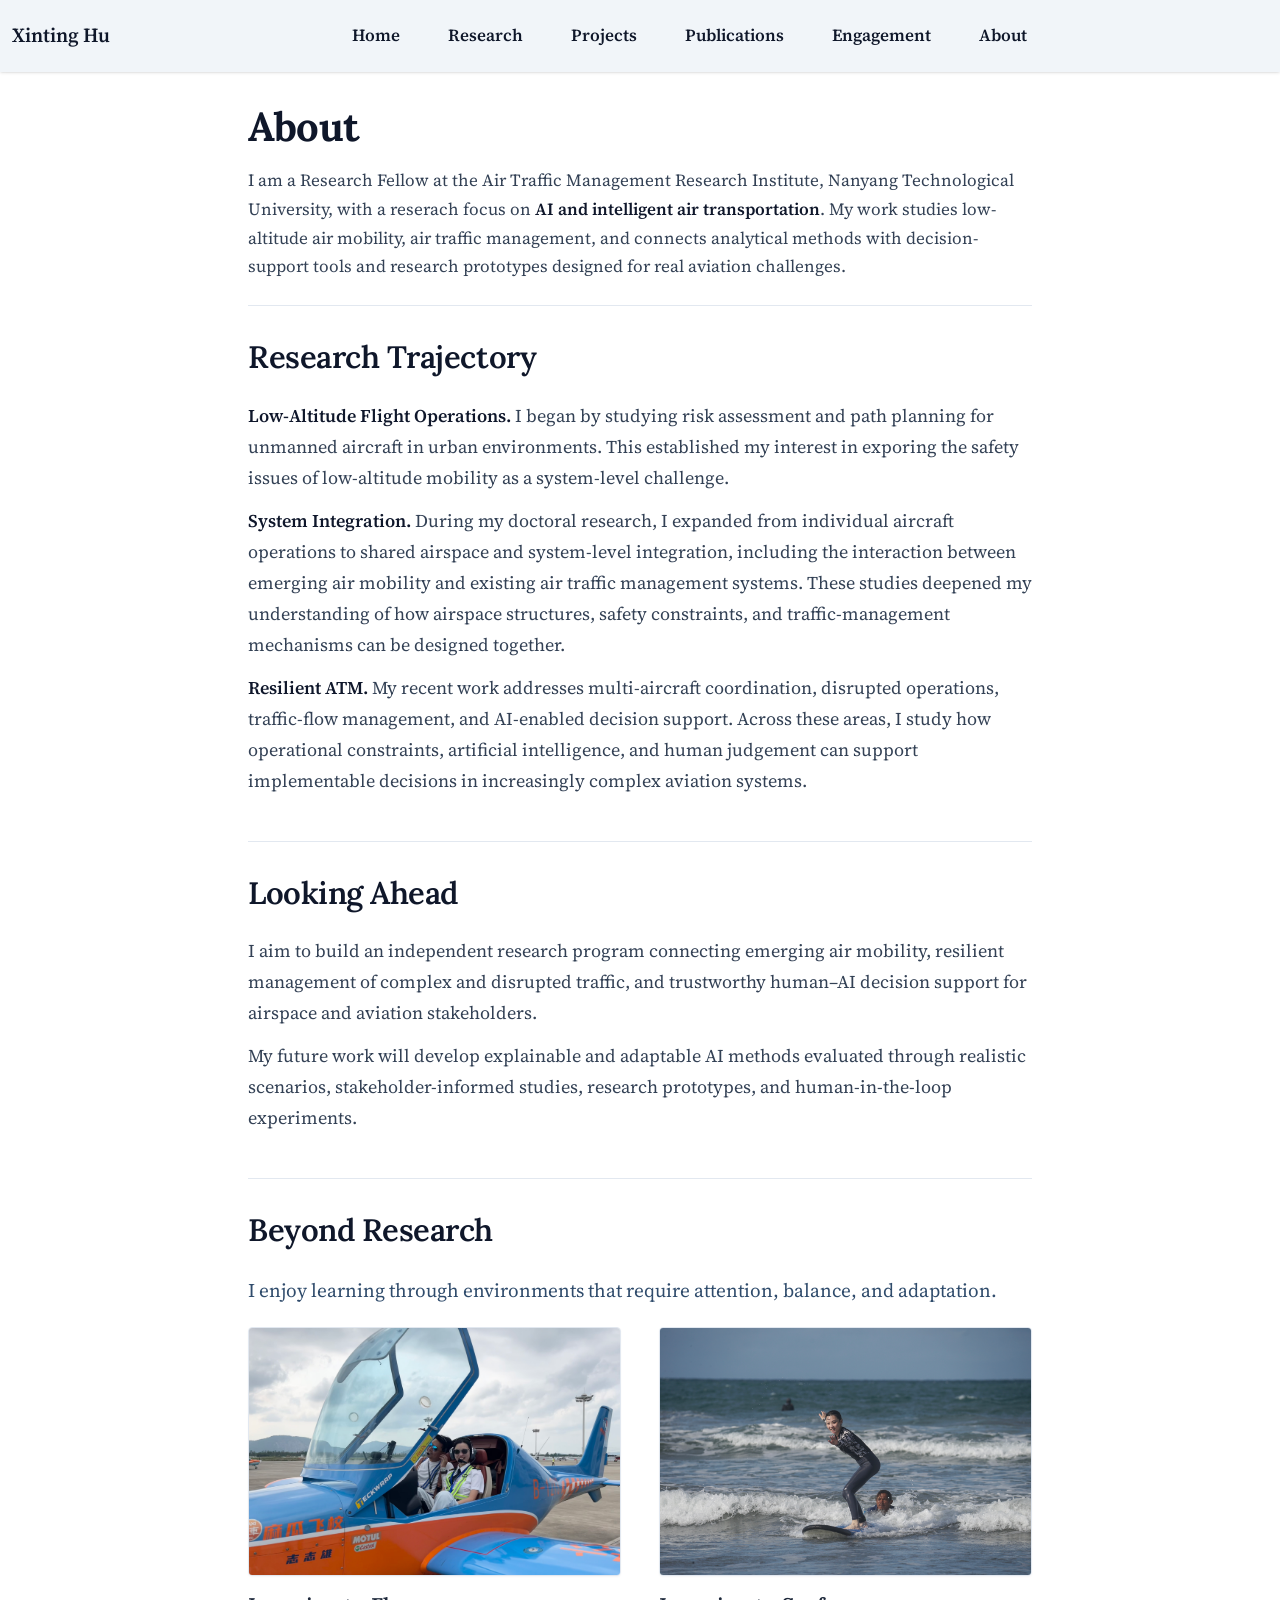
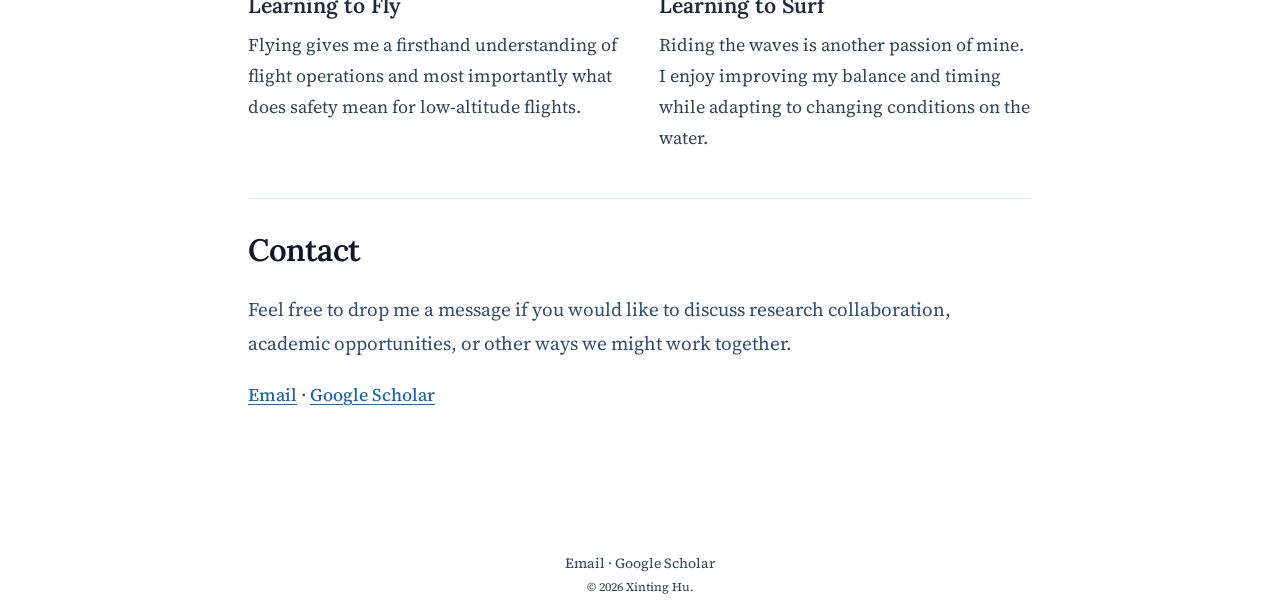
==== about/index.html @ 493f7ba3 "Deploy site from source 4035ce06864e7035823cef4593f51438b34809a5" ====
<!doctype html><html lang=en-us dir=ltr data-wc-theme-default=light data-hbb-relurl=/><head><meta charset=utf-8><meta name=viewport content="width=device-width,initial-scale=1"><meta http-equiv=X-UA-Compatible content="IE=edge"><meta name=generator content="Hugo Blox Kit 0.12.0"><script>try{localStorage.removeItem("wc-color-theme")}catch{}</script><meta name=author content="Xinting Hu"><meta name=description content="AI-enabled air transportation systems for safe, resilient, and human-centered operations."><link rel=alternate hreflang=en-us href=https://xintinghu.github.io/about/><style>:root{--color-primary-100:oklch(0.93 0.034 272.788);--color-primary-200:oklch(0.87 0.065 274.039);--color-primary-300:oklch(0.785 0.115 274.713);--color-primary-400:oklch(0.673 0.182 276.935);--color-primary-50:oklch(0.962 0.018 272.314);--color-primary-500:oklch(0.585 0.233 277.117);--color-primary-600:oklch(0.511 0.262 276.966);--color-primary-700:oklch(0.457 0.24 277.023);--color-primary-800:oklch(0.398 0.195 277.366);--color-primary-900:oklch(0.359 0.144 278.697);--color-primary-950:oklch(0.257 0.09 281.288);--hb-primary-500-rgb:128 128 128;--color-secondary-100:oklch(0.953 0.051 180.801);--color-secondary-200:oklch(0.91 0.096 180.426);--color-secondary-300:oklch(0.855 0.138 181.071);--color-secondary-400:oklch(0.777 0.152 181.912);--color-secondary-50:oklch(0.984 0.014 180.72);--color-secondary-500:oklch(0.704 0.14 182.503);--color-secondary-600:oklch(0.6 0.118 184.704);--color-secondary-700:oklch(0.511 0.096 186.391);--color-secondary-800:oklch(0.437 0.078 188.216);--color-secondary-900:oklch(0.386 0.063 188.416);--color-secondary-950:oklch(0.277 0.046 192.524);--hb-secondary-500-rgb:128 128 128;--hb-color-background:#ffffff;--hb-color-foreground:#111827;--hb-color-header-bg:#f1f5f9;--hb-color-header-fg:#0f172a;--hb-color-footer-bg:#f3f4f6;--hb-color-footer-fg:#0f172a}.dark{--color-primary-100:oklch(0.932 0.032 255.585);--color-primary-200:oklch(0.882 0.059 254.128);--color-primary-300:oklch(0.809 0.105 251.813);--color-primary-400:oklch(0.707 0.165 254.624);--color-primary-50:oklch(0.97 0.014 254.604);--color-primary-500:oklch(0.623 0.214 259.815);--color-primary-600:oklch(0.546 0.245 262.881);--color-primary-700:oklch(0.488 0.243 264.376);--color-primary-800:oklch(0.424 0.199 265.638);--color-primary-900:oklch(0.379 0.146 265.522);--color-primary-950:oklch(0.282 0.091 267.935);--hb-primary-500-rgb:128 128 128;--color-secondary-100:oklch(0.953 0.051 180.801);--color-secondary-200:oklch(0.91 0.096 180.426);--color-secondary-300:oklch(0.855 0.138 181.071);--color-secondary-400:oklch(0.777 0.152 181.912);--color-secondary-50:oklch(0.984 0.014 180.72);--color-secondary-500:oklch(0.704 0.14 182.503);--color-secondary-600:oklch(0.6 0.118 184.704);--color-secondary-700:oklch(0.511 0.096 186.391);--color-secondary-800:oklch(0.437 0.078 188.216);--color-secondary-900:oklch(0.386 0.063 188.416);--color-secondary-950:oklch(0.277 0.046 192.524);--hb-secondary-500-rgb:128 128 128;--hb-color-background:#0f172a;--hb-color-foreground:#f8fafc;--hb-color-header-bg:#0f172a;--hb-color-header-fg:#f8fafc;--hb-color-footer-bg:#111827;--hb-color-footer-fg:#e5e7eb}</style>
    

  
  
  

  
  

  
  
    
  
  
    
  
    
  
    
  
    
  

  
  

  
  
  
    
      
        <link rel="stylesheet" href="/css/_entry.ff379319e37ca9433ffa06f4652a7da70f9ab7bc861d4d746cc07fabba45df73.css" integrity="sha256-/zeTGeN8qUM/&#43;gb0ZSp9pw&#43;at7yGHU10bMB/q7pF33M=" crossorigin="anonymous">
      
    
  


  
<link href=/css/custom.min.601193d014c9bac31e03574436f7ca4567d5f572a84328e3c74e5dea94ec3ccf.css rel=stylesheet><script src=/js/hb-head.min.e9ff67ddf77122b225756bf5a926e24420bea2586199fddcb3b1813a009f4ee5.js integrity="sha256-6f9n3fdxIrIldWv1qSbiRCC+olhhmf3cs7GBOgCfTuU=" crossorigin=anonymous></script><link rel=alternate href=/about/index.xml type=application/rss+xml title="Xinting Hu"><link rel=icon type=image/png href=/media/icon_hu_43d65de9230a6c05.png><link rel=apple-touch-icon type=image/png href=/media/icon_hu_39902579fe17d0b4.png><link rel=canonical href=https://xintinghu.github.io/about/><meta property="twitter:card" content="summary"><meta property="og:site_name" content="Xinting Hu"><meta property="og:url" content="https://xintinghu.github.io/about/"><meta property="og:title" content="About | Xinting Hu"><meta property="og:description" content="AI-enabled air transportation systems for safe, resilient, and human-centered operations."><meta property="og:image" content="https://xintinghu.github.io/media/icon_hu_1c0e9cb08cfb822a.png"><meta property="twitter:image" content="https://xintinghu.github.io/media/icon_hu_1c0e9cb08cfb822a.png"><meta property="og:locale" content="en-us"><script type=application/ld+json>{"@context":"https://schema.org","@id":"https://xintinghu.github.io/about/","@type":"CollectionPage","description":"AI-enabled air transportation systems for safe, resilient, and human-centered operations.","inLanguage":"en-us","isPartOf":{"@id":"https://xintinghu.github.io/","@type":"WebSite","name":"","url":"https://xintinghu.github.io/"},"name":"About","url":"https://xintinghu.github.io/about/"}</script><script type=application/ld+json>{"@context":"https://schema.org","@type":"BreadcrumbList","itemListElement":[{"@type":"ListItem","item":{"@id":"https://xintinghu.github.io/","name":"Home"},"name":"Home","position":1},{"@type":"ListItem","item":{"@id":"https://xintinghu.github.io/about/","name":"About"},"name":"About","position":2}]}</script><title>About | Xinting Hu</title><link rel=preconnect href=https://fonts.googleapis.com><link rel=preconnect href=https://fonts.gstatic.com crossorigin><link href="https://fonts.googleapis.com/css2?family=Lora:wght@100..900&amp;family=Source+Serif+4:wght@100..900&amp;family=Source+Code+Pro:wght@400&amp;display=swap" rel=stylesheet><style>:root{--hb-font-heading:'Lora', ui-serif, Georgia, Cambria, 'Times New Roman', Times, serif;--hb-font-body:'Source Serif 4', ui-serif, Georgia, Cambria, 'Times New Roman', Times, serif;--hb-font-code:'Source Code Pro', ui-monospace, SFMono-Regular, Menlo, Monaco, Consolas, 'Liberation Mono', 'Courier New', monospace;--hb-font-nav:'Lora', ui-serif, Georgia, Cambria, 'Times New Roman', Times, serif;--hb-font-weight-heading:500;--hb-font-weight-body:400;--hb-font-weight-body-bold:600;--hb-font-leading-heading:1.2;--hb-font-leading-body:1.7;--hb-font-leading-code:1.5;--hb-font-tracking-heading:0;--hb-font-tracking-body:0;--hb-font-tracking-caps:0.05em;--hb-font-size-base:1rem;--hb-font-size-sm:0.875rem;--hb-font-size-lg:1.125rem;--hb-font-family-sans:'Source Serif 4', ui-serif, Georgia, Cambria, 'Times New Roman', Times, serif}</style><style>:root{--hb-radius:0.5rem;--hb-spacing-base:1rem;--hb-spacing-section:4rem}</style><script defer src=/js/hugo-blox-en.min.50bf5376bbbd2aea9b2e03e195eeee2f0afad8e84589a94b0ee493111b4be271.js integrity="sha256-UL9Tdru9KuqbLgPhle7uLwr62OhFialLDuSTERtL4nE="></script><script async defer src=https://buttons.github.io/buttons.js></script></head><body class="bg-[var(--hb-color-background)] text-[var(--hb-color-foreground)] page-wrapper" id=top><div id=page-bg></div><div class="page-header sticky top-0 z-30"><header id=site-header class=header><nav class="navbar px-3 flex justify-start"><div class="order-0 h-full"><a class=navbar-brand href=/ title="Xinting Hu">Xinting Hu</a></div><input id=nav-toggle type=checkbox class=hidden>
<label for=nav-toggle class="order-3 cursor-pointer flex items-center lg:hidden text-[var(--hb-color-header-fg)] lg:order-1"><svg id="show-button" class="h-6 fill-current block" viewBox="0 0 20 20"><title>Open Menu</title><path d="M0 3h20v2H0V3zm0 6h20v2H0V9zm0 6h20v2H0V0z"/></svg>
<svg id="hide-button" class="h-6 fill-current hidden" viewBox="0 0 20 20"><title>Close Menu</title><polygon points="11 9 22 9 22 11 11 11 11 22 9 22 9 11 -2 11 -2 9 9 9 9 -2 11 -2" transform="rotate(45 10 10)"/></svg></label><ul id=nav-menu class="navbar-nav order-3 hidden lg:flex w-full pb-6 lg:order-1 lg:w-auto lg:space-x-2 lg:pb-0 xl:space-x-8 justify-start"><li class=nav-item><a class=nav-link href=/>Home</a></li><li class=nav-item><a class=nav-link href=/research/>Research</a></li><li class=nav-item><a class=nav-link href=/projects/>Projects</a></li><li class=nav-item><a class=nav-link href=/publications/>Publications</a></li><li class=nav-item><a class=nav-link href=/engagement/>Engagement</a></li><li class=nav-item><a class="nav-link active" href=/about/>About</a></li></ul><div class="order-1 ml-auto flex items-center md:order-2 lg:ml-0"></div></nav></header></div><div class=page-body><section id=section-markdown class="relative isolate hbb-section blox-_ page-intro about-intro" style=padding:0><div class=home-section-bg></div><div class="flex flex-col items-center max-w-prose mx-auto gap-3 justify-center px-6"><div class="prose prose-slate lg:prose-xl dark:prose-invert max-w-prose"><h1 id=about>About</h1><p>I am a Research Fellow at the Air Traffic Management Research Institute, Nanyang Technological University, with a reserach focus on <strong>AI and intelligent air transportation</strong>. My work studies low-altitude air mobility, air traffic management, and connects analytical methods with decision-support tools and research prototypes designed for real aviation challenges.</p></div></div></section><section id=section-markdown class="relative isolate hbb-section blox-_ about-section about-trajectory" style=padding:0><div class=home-section-bg></div><div class="flex flex-col items-center max-w-prose mx-auto gap-3 justify-center px-6"><div class="prose prose-slate lg:prose-xl dark:prose-invert max-w-prose"><h2 id=research-trajectory>Research Trajectory</h2><p><strong>Low-Altitude Flight Operations.</strong> I began by studying risk assessment and path planning for unmanned aircraft in urban environments. This established my interest in exporing the safety issues of low-altitude mobility as a system-level challenge.</p><p><strong>System Integration.</strong> During my doctoral research, I expanded from individual aircraft operations to shared airspace and system-level integration, including the interaction between emerging air mobility and existing air traffic management systems. These studies deepened my understanding of how airspace structures, safety constraints, and traffic-management mechanisms can be designed together.</p><p><strong>Resilient ATM.</strong> My recent work addresses multi-aircraft coordination, disrupted operations, traffic-flow management, and AI-enabled decision support. Across these areas, I study how operational constraints, artificial intelligence, and human judgement can support implementable decisions in increasingly complex aviation systems.</p></div></div></section><section id=section-markdown class="relative isolate hbb-section blox-_ about-section about-looking-ahead" style=padding:0><div class=home-section-bg></div><div class="flex flex-col items-center max-w-prose mx-auto gap-3 justify-center px-6"><div class="prose prose-slate lg:prose-xl dark:prose-invert max-w-prose"><h2 id=looking-ahead>Looking Ahead</h2><p>I aim to build an independent research program connecting emerging air mobility, resilient management of complex and disrupted traffic, and trustworthy human–AI decision support for airspace and aviation stakeholders.</p><p>My future work will develop explainable and adaptable AI methods evaluated through realistic scenarios, stakeholder-informed studies, research prototypes, and human-in-the-loop experiments.</p></div></div></section><section id=section-markdown class="relative isolate hbb-section blox-_ about-section about-beyond" style=padding:0><div class=home-section-bg></div><div class="flex flex-col items-center max-w-prose mx-auto gap-3 justify-center px-6"><div class="prose prose-slate lg:prose-xl dark:prose-invert max-w-prose"><h2 id=beyond-research>Beyond Research</h2><p class=about-section-lead>I enjoy learning through environments that require attention, balance, and adaptation.</p><div class="about-beyond-grid not-prose"><article class=about-beyond-item><figure class=about-beyond-photo-frame><img src=/media/about-preview/learning-to-fly-1.jpg alt="Xinting Hu seated in the cockpit during a flying lesson." class="about-beyond-photo about-beyond-photo-flying" width=1200 height=800 loading=lazy decoding=async></figure><h3>Learning to Fly</h3><p>Flying gives me a firsthand understanding of flight operations and most importantly what does safety mean for low-altitude flights.</p></article><article class=about-beyond-item><figure class=about-beyond-photo-frame><img src=/media/about-preview/learning-to-surf-1.jpg alt="Xinting Hu practising surfing in the ocean." class="about-beyond-photo about-beyond-photo-surfing" width=1200 height=800 loading=lazy decoding=async></figure><h3>Learning to Surf</h3><p>Riding the waves is another passion of mine. I enjoy improving my balance and timing while adapting to changing conditions on the water.</p></article></div></div></div></section><section id=section-markdown class="relative isolate hbb-section blox-_ about-section about-contact" style=padding:0><div class=home-section-bg></div><div class="flex flex-col items-center max-w-prose mx-auto gap-3 justify-center px-6"><div class="prose prose-slate lg:prose-xl dark:prose-invert max-w-prose"><h2 id=contact>Contact</h2><p class=about-section-lead>Feel free to drop me a message if you would like to discuss research collaboration, academic opportunities, or other ways we might work together.</p><p class=about-contact-links><a href=mailto:xinting002@e.ntu.edu.sg>Email</a> · <a href="https://scholar.google.com/citations?user=6xk8K2EAAAAJ" target=_blank rel="noopener noreferrer">Google Scholar</a></p></div></div></section></div><div class=page-footer><footer class="container mx-auto flex flex-col justify-items-center text-sm leading-6 mt-24 mb-4 text-slate-700 dark:text-slate-200"><p class=text-center><a href=mailto:xinting002@e.ntu.edu.sg>Email</a> · <a href="https://scholar.google.com/citations?user=6xk8K2EAAAAJ" target=_blank rel=noopener>Google Scholar</a></p><p class="powered-by text-center">© 2026 Xinting Hu.</p></footer></div><div id=hb-notification-container class="fixed top-20 right-4 z-[9999] pointer-events-none" aria-live=polite aria-atomic=true></div><script src=/research/research-cycle.js></script></body></html>
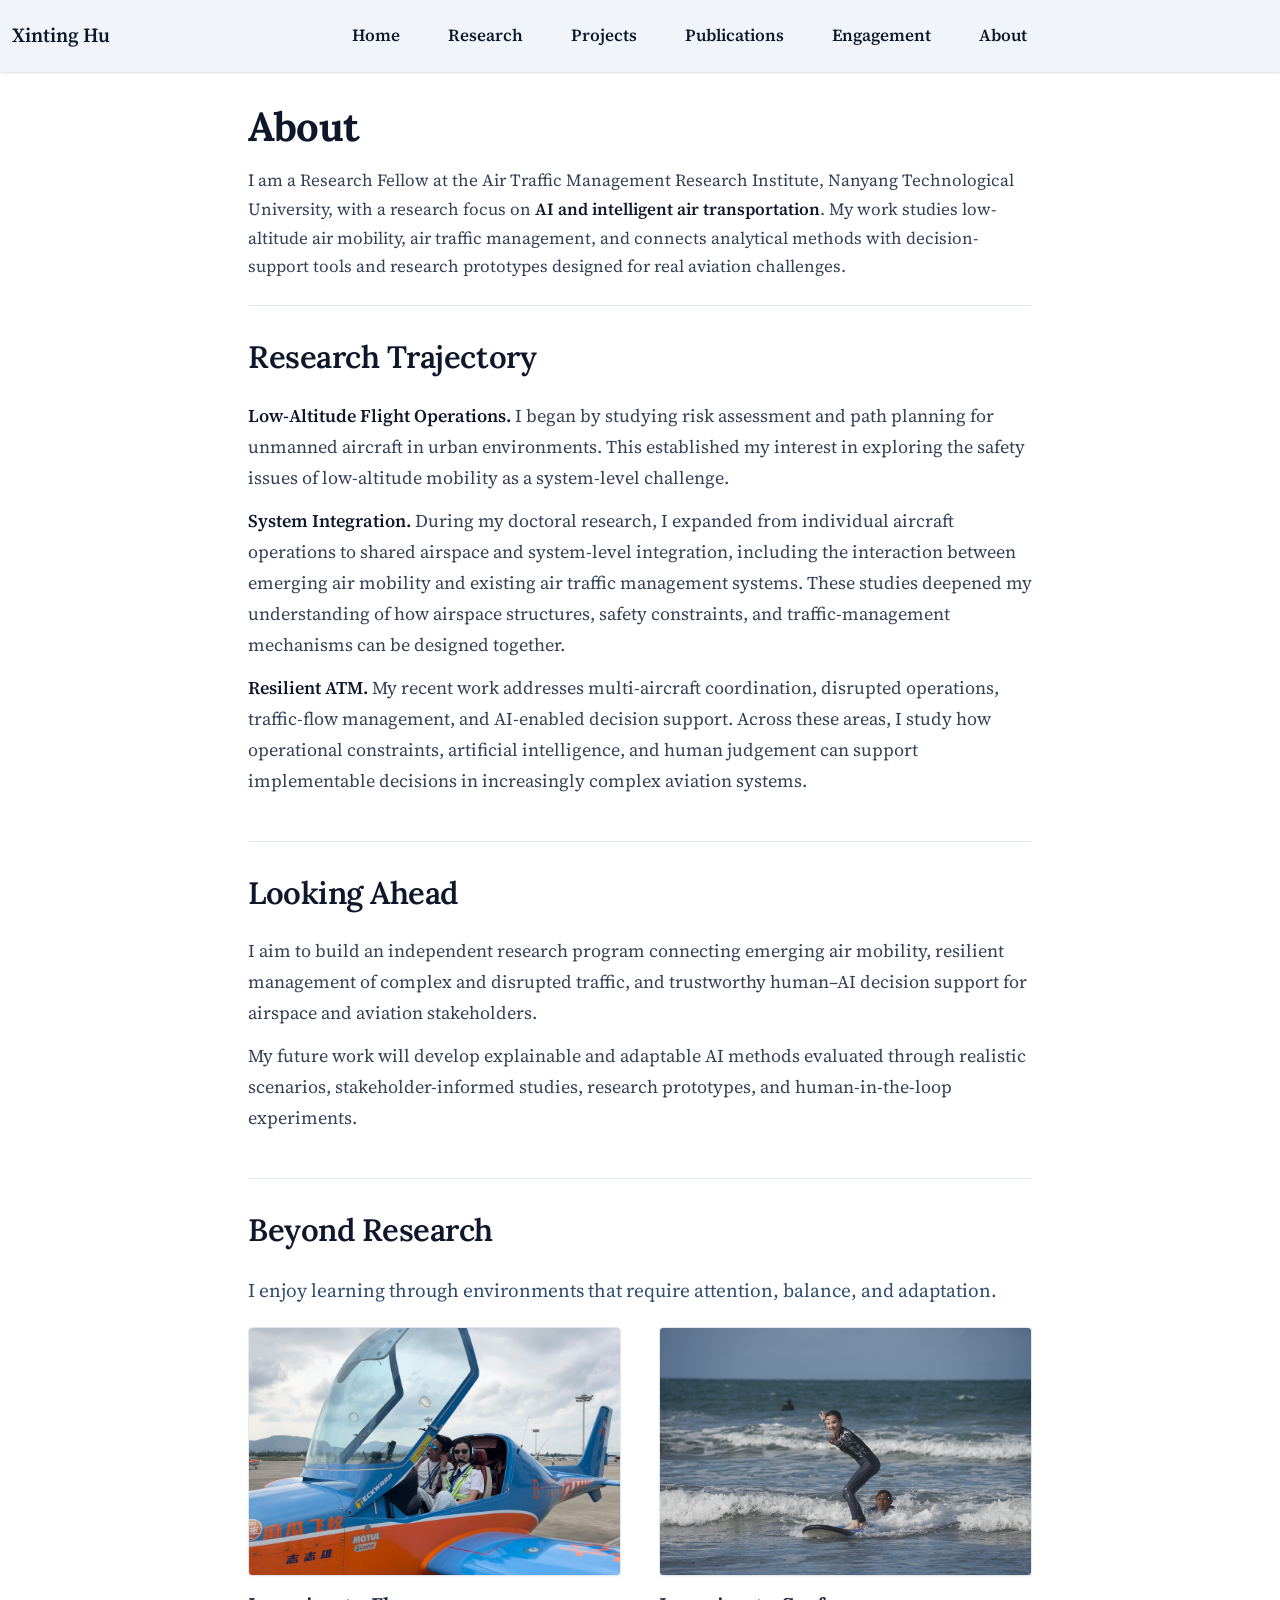
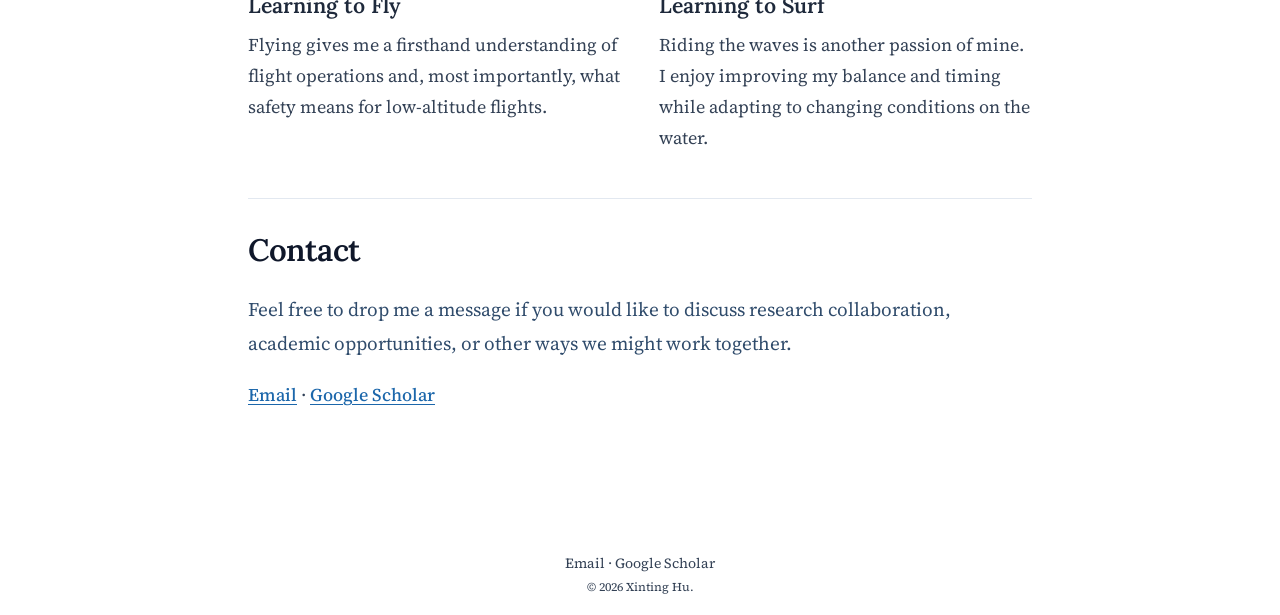
==== commit 945cb2e1: "Deploy site from source 56be8451bac94b981d4a0237d81b8ca8511ae3a2" ====
--- a/about/index.html
+++ b/about/index.html
@@ -39,4 +39,4 @@
   
 <link href=/css/custom.min.601193d014c9bac31e03574436f7ca4567d5f572a84328e3c74e5dea94ec3ccf.css rel=stylesheet><script src=/js/hb-head.min.e9ff67ddf77122b225756bf5a926e24420bea2586199fddcb3b1813a009f4ee5.js integrity="sha256-6f9n3fdxIrIldWv1qSbiRCC+olhhmf3cs7GBOgCfTuU=" crossorigin=anonymous></script><link rel=alternate href=/about/index.xml type=application/rss+xml title="Xinting Hu"><link rel=icon type=image/png href=/media/icon_hu_43d65de9230a6c05.png><link rel=apple-touch-icon type=image/png href=/media/icon_hu_39902579fe17d0b4.png><link rel=canonical href=https://xintinghu.github.io/about/><meta property="twitter:card" content="summary"><meta property="og:site_name" content="Xinting Hu"><meta property="og:url" content="https://xintinghu.github.io/about/"><meta property="og:title" content="About | Xinting Hu"><meta property="og:description" content="AI-enabled air transportation systems for safe, resilient, and human-centered operations."><meta property="og:image" content="https://xintinghu.github.io/media/icon_hu_1c0e9cb08cfb822a.png"><meta property="twitter:image" content="https://xintinghu.github.io/media/icon_hu_1c0e9cb08cfb822a.png"><meta property="og:locale" content="en-us"><script type=application/ld+json>{"@context":"https://schema.org","@id":"https://xintinghu.github.io/about/","@type":"CollectionPage","description":"AI-enabled air transportation systems for safe, resilient, and human-centered operations.","inLanguage":"en-us","isPartOf":{"@id":"https://xintinghu.github.io/","@type":"WebSite","name":"","url":"https://xintinghu.github.io/"},"name":"About","url":"https://xintinghu.github.io/about/"}</script><script type=application/ld+json>{"@context":"https://schema.org","@type":"BreadcrumbList","itemListElement":[{"@type":"ListItem","item":{"@id":"https://xintinghu.github.io/","name":"Home"},"name":"Home","position":1},{"@type":"ListItem","item":{"@id":"https://xintinghu.github.io/about/","name":"About"},"name":"About","position":2}]}</script><title>About | Xinting Hu</title><link rel=preconnect href=https://fonts.googleapis.com><link rel=preconnect href=https://fonts.gstatic.com crossorigin><link href="https://fonts.googleapis.com/css2?family=Lora:wght@100..900&amp;family=Source+Serif+4:wght@100..900&amp;family=Source+Code+Pro:wght@400&amp;display=swap" rel=stylesheet><style>:root{--hb-font-heading:'Lora', ui-serif, Georgia, Cambria, 'Times New Roman', Times, serif;--hb-font-body:'Source Serif 4', ui-serif, Georgia, Cambria, 'Times New Roman', Times, serif;--hb-font-code:'Source Code Pro', ui-monospace, SFMono-Regular, Menlo, Monaco, Consolas, 'Liberation Mono', 'Courier New', monospace;--hb-font-nav:'Lora', ui-serif, Georgia, Cambria, 'Times New Roman', Times, serif;--hb-font-weight-heading:500;--hb-font-weight-body:400;--hb-font-weight-body-bold:600;--hb-font-leading-heading:1.2;--hb-font-leading-body:1.7;--hb-font-leading-code:1.5;--hb-font-tracking-heading:0;--hb-font-tracking-body:0;--hb-font-tracking-caps:0.05em;--hb-font-size-base:1rem;--hb-font-size-sm:0.875rem;--hb-font-size-lg:1.125rem;--hb-font-family-sans:'Source Serif 4', ui-serif, Georgia, Cambria, 'Times New Roman', Times, serif}</style><style>:root{--hb-radius:0.5rem;--hb-spacing-base:1rem;--hb-spacing-section:4rem}</style><script defer src=/js/hugo-blox-en.min.50bf5376bbbd2aea9b2e03e195eeee2f0afad8e84589a94b0ee493111b4be271.js integrity="sha256-UL9Tdru9KuqbLgPhle7uLwr62OhFialLDuSTERtL4nE="></script><script async defer src=https://buttons.github.io/buttons.js></script></head><body class="bg-[var(--hb-color-background)] text-[var(--hb-color-foreground)] page-wrapper" id=top><div id=page-bg></div><div class="page-header sticky top-0 z-30"><header id=site-header class=header><nav class="navbar px-3 flex justify-start"><div class="order-0 h-full"><a class=navbar-brand href=/ title="Xinting Hu">Xinting Hu</a></div><input id=nav-toggle type=checkbox class=hidden>
 <label for=nav-toggle class="order-3 cursor-pointer flex items-center lg:hidden text-[var(--hb-color-header-fg)] lg:order-1"><svg id="show-button" class="h-6 fill-current block" viewBox="0 0 20 20"><title>Open Menu</title><path d="M0 3h20v2H0V3zm0 6h20v2H0V9zm0 6h20v2H0V0z"/></svg>
-<svg id="hide-button" class="h-6 fill-current hidden" viewBox="0 0 20 20"><title>Close Menu</title><polygon points="11 9 22 9 22 11 11 11 11 22 9 22 9 11 -2 11 -2 9 9 9 9 -2 11 -2" transform="rotate(45 10 10)"/></svg></label><ul id=nav-menu class="navbar-nav order-3 hidden lg:flex w-full pb-6 lg:order-1 lg:w-auto lg:space-x-2 lg:pb-0 xl:space-x-8 justify-start"><li class=nav-item><a class=nav-link href=/>Home</a></li><li class=nav-item><a class=nav-link href=/research/>Research</a></li><li class=nav-item><a class=nav-link href=/projects/>Projects</a></li><li class=nav-item><a class=nav-link href=/publications/>Publications</a></li><li class=nav-item><a class=nav-link href=/engagement/>Engagement</a></li><li class=nav-item><a class="nav-link active" href=/about/>About</a></li></ul><div class="order-1 ml-auto flex items-center md:order-2 lg:ml-0"></div></nav></header></div><div class=page-body><section id=section-markdown class="relative isolate hbb-section blox-_ page-intro about-intro" style=padding:0><div class=home-section-bg></div><div class="flex flex-col items-center max-w-prose mx-auto gap-3 justify-center px-6"><div class="prose prose-slate lg:prose-xl dark:prose-invert max-w-prose"><h1 id=about>About</h1><p>I am a Research Fellow at the Air Traffic Management Research Institute, Nanyang Technological University, with a reserach focus on <strong>AI and intelligent air transportation</strong>. My work studies low-altitude air mobility, air traffic management, and connects analytical methods with decision-support tools and research prototypes designed for real aviation challenges.</p></div></div></section><section id=section-markdown class="relative isolate hbb-section blox-_ about-section about-trajectory" style=padding:0><div class=home-section-bg></div><div class="flex flex-col items-center max-w-prose mx-auto gap-3 justify-center px-6"><div class="prose prose-slate lg:prose-xl dark:prose-invert max-w-prose"><h2 id=research-trajectory>Research Trajectory</h2><p><strong>Low-Altitude Flight Operations.</strong> I began by studying risk assessment and path planning for unmanned aircraft in urban environments. This established my interest in exporing the safety issues of low-altitude mobility as a system-level challenge.</p><p><strong>System Integration.</strong> During my doctoral research, I expanded from individual aircraft operations to shared airspace and system-level integration, including the interaction between emerging air mobility and existing air traffic management systems. These studies deepened my understanding of how airspace structures, safety constraints, and traffic-management mechanisms can be designed together.</p><p><strong>Resilient ATM.</strong> My recent work addresses multi-aircraft coordination, disrupted operations, traffic-flow management, and AI-enabled decision support. Across these areas, I study how operational constraints, artificial intelligence, and human judgement can support implementable decisions in increasingly complex aviation systems.</p></div></div></section><section id=section-markdown class="relative isolate hbb-section blox-_ about-section about-looking-ahead" style=padding:0><div class=home-section-bg></div><div class="flex flex-col items-center max-w-prose mx-auto gap-3 justify-center px-6"><div class="prose prose-slate lg:prose-xl dark:prose-invert max-w-prose"><h2 id=looking-ahead>Looking Ahead</h2><p>I aim to build an independent research program connecting emerging air mobility, resilient management of complex and disrupted traffic, and trustworthy human–AI decision support for airspace and aviation stakeholders.</p><p>My future work will develop explainable and adaptable AI methods evaluated through realistic scenarios, stakeholder-informed studies, research prototypes, and human-in-the-loop experiments.</p></div></div></section><section id=section-markdown class="relative isolate hbb-section blox-_ about-section about-beyond" style=padding:0><div class=home-section-bg></div><div class="flex flex-col items-center max-w-prose mx-auto gap-3 justify-center px-6"><div class="prose prose-slate lg:prose-xl dark:prose-invert max-w-prose"><h2 id=beyond-research>Beyond Research</h2><p class=about-section-lead>I enjoy learning through environments that require attention, balance, and adaptation.</p><div class="about-beyond-grid not-prose"><article class=about-beyond-item><figure class=about-beyond-photo-frame><img src=/media/about-preview/learning-to-fly-1.jpg alt="Xinting Hu seated in the cockpit during a flying lesson." class="about-beyond-photo about-beyond-photo-flying" width=1200 height=800 loading=lazy decoding=async></figure><h3>Learning to Fly</h3><p>Flying gives me a firsthand understanding of flight operations and most importantly what does safety mean for low-altitude flights.</p></article><article class=about-beyond-item><figure class=about-beyond-photo-frame><img src=/media/about-preview/learning-to-surf-1.jpg alt="Xinting Hu practising surfing in the ocean." class="about-beyond-photo about-beyond-photo-surfing" width=1200 height=800 loading=lazy decoding=async></figure><h3>Learning to Surf</h3><p>Riding the waves is another passion of mine. I enjoy improving my balance and timing while adapting to changing conditions on the water.</p></article></div></div></div></section><section id=section-markdown class="relative isolate hbb-section blox-_ about-section about-contact" style=padding:0><div class=home-section-bg></div><div class="flex flex-col items-center max-w-prose mx-auto gap-3 justify-center px-6"><div class="prose prose-slate lg:prose-xl dark:prose-invert max-w-prose"><h2 id=contact>Contact</h2><p class=about-section-lead>Feel free to drop me a message if you would like to discuss research collaboration, academic opportunities, or other ways we might work together.</p><p class=about-contact-links><a href=mailto:xinting002@e.ntu.edu.sg>Email</a> · <a href="https://scholar.google.com/citations?user=6xk8K2EAAAAJ" target=_blank rel="noopener noreferrer">Google Scholar</a></p></div></div></section></div><div class=page-footer><footer class="container mx-auto flex flex-col justify-items-center text-sm leading-6 mt-24 mb-4 text-slate-700 dark:text-slate-200"><p class=text-center><a href=mailto:xinting002@e.ntu.edu.sg>Email</a> · <a href="https://scholar.google.com/citations?user=6xk8K2EAAAAJ" target=_blank rel=noopener>Google Scholar</a></p><p class="powered-by text-center">© 2026 Xinting Hu.</p></footer></div><div id=hb-notification-container class="fixed top-20 right-4 z-[9999] pointer-events-none" aria-live=polite aria-atomic=true></div><script src=/research/research-cycle.js></script></body></html>+<svg id="hide-button" class="h-6 fill-current hidden" viewBox="0 0 20 20"><title>Close Menu</title><polygon points="11 9 22 9 22 11 11 11 11 22 9 22 9 11 -2 11 -2 9 9 9 9 -2 11 -2" transform="rotate(45 10 10)"/></svg></label><ul id=nav-menu class="navbar-nav order-3 hidden lg:flex w-full pb-6 lg:order-1 lg:w-auto lg:space-x-2 lg:pb-0 xl:space-x-8 justify-start"><li class=nav-item><a class=nav-link href=/>Home</a></li><li class=nav-item><a class=nav-link href=/research/>Research</a></li><li class=nav-item><a class=nav-link href=/projects/>Projects</a></li><li class=nav-item><a class=nav-link href=/publications/>Publications</a></li><li class=nav-item><a class=nav-link href=/engagement/>Engagement</a></li><li class=nav-item><a class="nav-link active" href=/about/>About</a></li></ul><div class="order-1 ml-auto flex items-center md:order-2 lg:ml-0"></div></nav></header></div><div class=page-body><section id=section-markdown class="relative isolate hbb-section blox-_ page-intro about-intro" style=padding:0><div class=home-section-bg></div><div class="flex flex-col items-center max-w-prose mx-auto gap-3 justify-center px-6"><div class="prose prose-slate lg:prose-xl dark:prose-invert max-w-prose"><h1 id=about>About</h1><p>I am a Research Fellow at the Air Traffic Management Research Institute, Nanyang Technological University, with a research focus on <strong>AI and intelligent air transportation</strong>. My work studies low-altitude air mobility, air traffic management, and connects analytical methods with decision-support tools and research prototypes designed for real aviation challenges.</p></div></div></section><section id=section-markdown class="relative isolate hbb-section blox-_ about-section about-trajectory" style=padding:0><div class=home-section-bg></div><div class="flex flex-col items-center max-w-prose mx-auto gap-3 justify-center px-6"><div class="prose prose-slate lg:prose-xl dark:prose-invert max-w-prose"><h2 id=research-trajectory>Research Trajectory</h2><p><strong>Low-Altitude Flight Operations.</strong> I began by studying risk assessment and path planning for unmanned aircraft in urban environments. This established my interest in exploring the safety issues of low-altitude mobility as a system-level challenge.</p><p><strong>System Integration.</strong> During my doctoral research, I expanded from individual aircraft operations to shared airspace and system-level integration, including the interaction between emerging air mobility and existing air traffic management systems. These studies deepened my understanding of how airspace structures, safety constraints, and traffic-management mechanisms can be designed together.</p><p><strong>Resilient ATM.</strong> My recent work addresses multi-aircraft coordination, disrupted operations, traffic-flow management, and AI-enabled decision support. Across these areas, I study how operational constraints, artificial intelligence, and human judgement can support implementable decisions in increasingly complex aviation systems.</p></div></div></section><section id=section-markdown class="relative isolate hbb-section blox-_ about-section about-looking-ahead" style=padding:0><div class=home-section-bg></div><div class="flex flex-col items-center max-w-prose mx-auto gap-3 justify-center px-6"><div class="prose prose-slate lg:prose-xl dark:prose-invert max-w-prose"><h2 id=looking-ahead>Looking Ahead</h2><p>I aim to build an independent research program connecting emerging air mobility, resilient management of complex and disrupted traffic, and trustworthy human–AI decision support for airspace and aviation stakeholders.</p><p>My future work will develop explainable and adaptable AI methods evaluated through realistic scenarios, stakeholder-informed studies, research prototypes, and human-in-the-loop experiments.</p></div></div></section><section id=section-markdown class="relative isolate hbb-section blox-_ about-section about-beyond" style=padding:0><div class=home-section-bg></div><div class="flex flex-col items-center max-w-prose mx-auto gap-3 justify-center px-6"><div class="prose prose-slate lg:prose-xl dark:prose-invert max-w-prose"><h2 id=beyond-research>Beyond Research</h2><p class=about-section-lead>I enjoy learning through environments that require attention, balance, and adaptation.</p><div class="about-beyond-grid not-prose"><article class=about-beyond-item><figure class=about-beyond-photo-frame><img src=/media/about-preview/learning-to-fly-1.jpg alt="Xinting Hu seated in the cockpit during a flying lesson." class="about-beyond-photo about-beyond-photo-flying" width=1200 height=800 loading=lazy decoding=async></figure><h3>Learning to Fly</h3><p>Flying gives me a firsthand understanding of flight operations and, most importantly, what safety means for low-altitude flights.</p></article><article class=about-beyond-item><figure class=about-beyond-photo-frame><img src=/media/about-preview/learning-to-surf-1.jpg alt="Xinting Hu practising surfing in the ocean." class="about-beyond-photo about-beyond-photo-surfing" width=1200 height=800 loading=lazy decoding=async></figure><h3>Learning to Surf</h3><p>Riding the waves is another passion of mine. I enjoy improving my balance and timing while adapting to changing conditions on the water.</p></article></div></div></div></section><section id=section-markdown class="relative isolate hbb-section blox-_ about-section about-contact" style=padding:0><div class=home-section-bg></div><div class="flex flex-col items-center max-w-prose mx-auto gap-3 justify-center px-6"><div class="prose prose-slate lg:prose-xl dark:prose-invert max-w-prose"><h2 id=contact>Contact</h2><p class=about-section-lead>Feel free to drop me a message if you would like to discuss research collaboration, academic opportunities, or other ways we might work together.</p><p class=about-contact-links><a href=mailto:xinting002@e.ntu.edu.sg>Email</a> · <a href="https://scholar.google.com/citations?user=6xk8K2EAAAAJ" target=_blank rel="noopener noreferrer">Google Scholar</a></p></div></div></section></div><div class=page-footer><footer class="container mx-auto flex flex-col justify-items-center text-sm leading-6 mt-24 mb-4 text-slate-700 dark:text-slate-200"><p class=text-center><a href=mailto:xinting002@e.ntu.edu.sg>Email</a> · <a href="https://scholar.google.com/citations?user=6xk8K2EAAAAJ" target=_blank rel=noopener>Google Scholar</a></p><p class="powered-by text-center">© 2026 Xinting Hu.</p></footer></div><div id=hb-notification-container class="fixed top-20 right-4 z-[9999] pointer-events-none" aria-live=polite aria-atomic=true></div><script src=/research/research-cycle.js></script></body></html>
